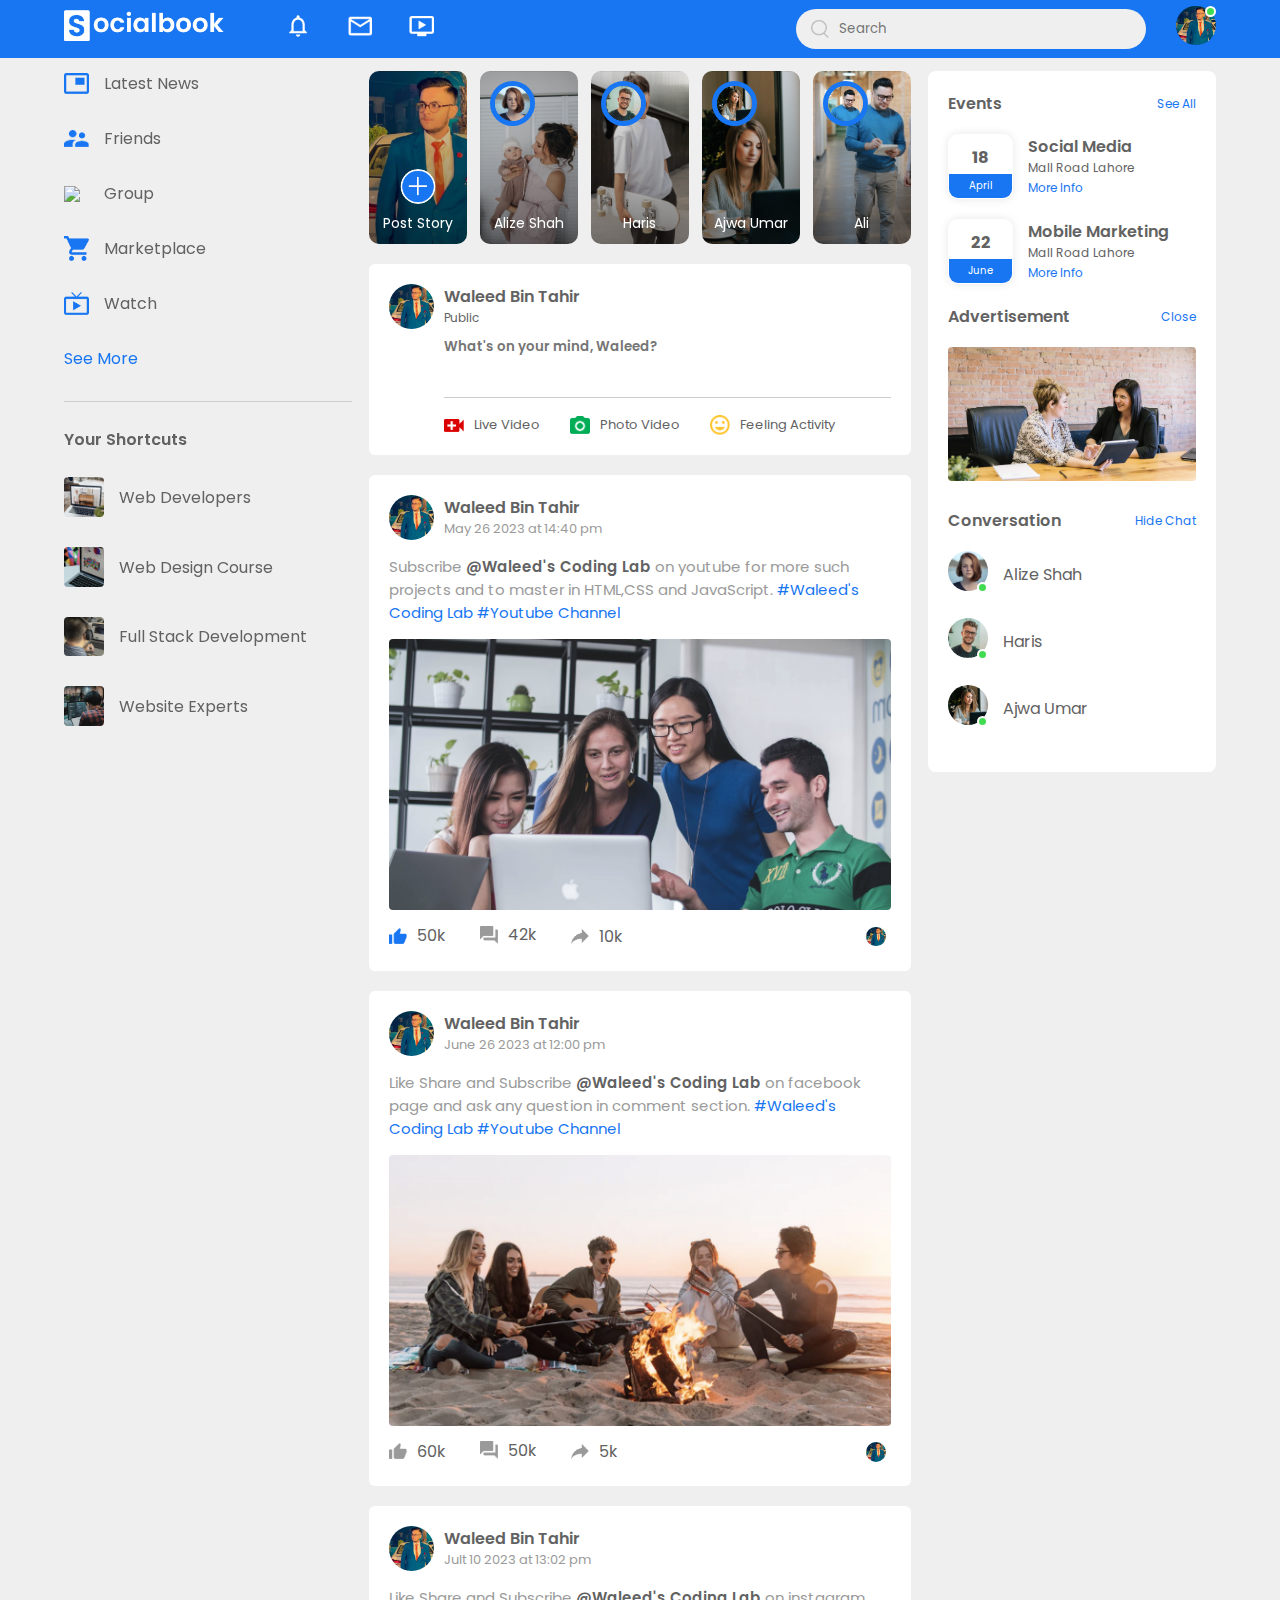
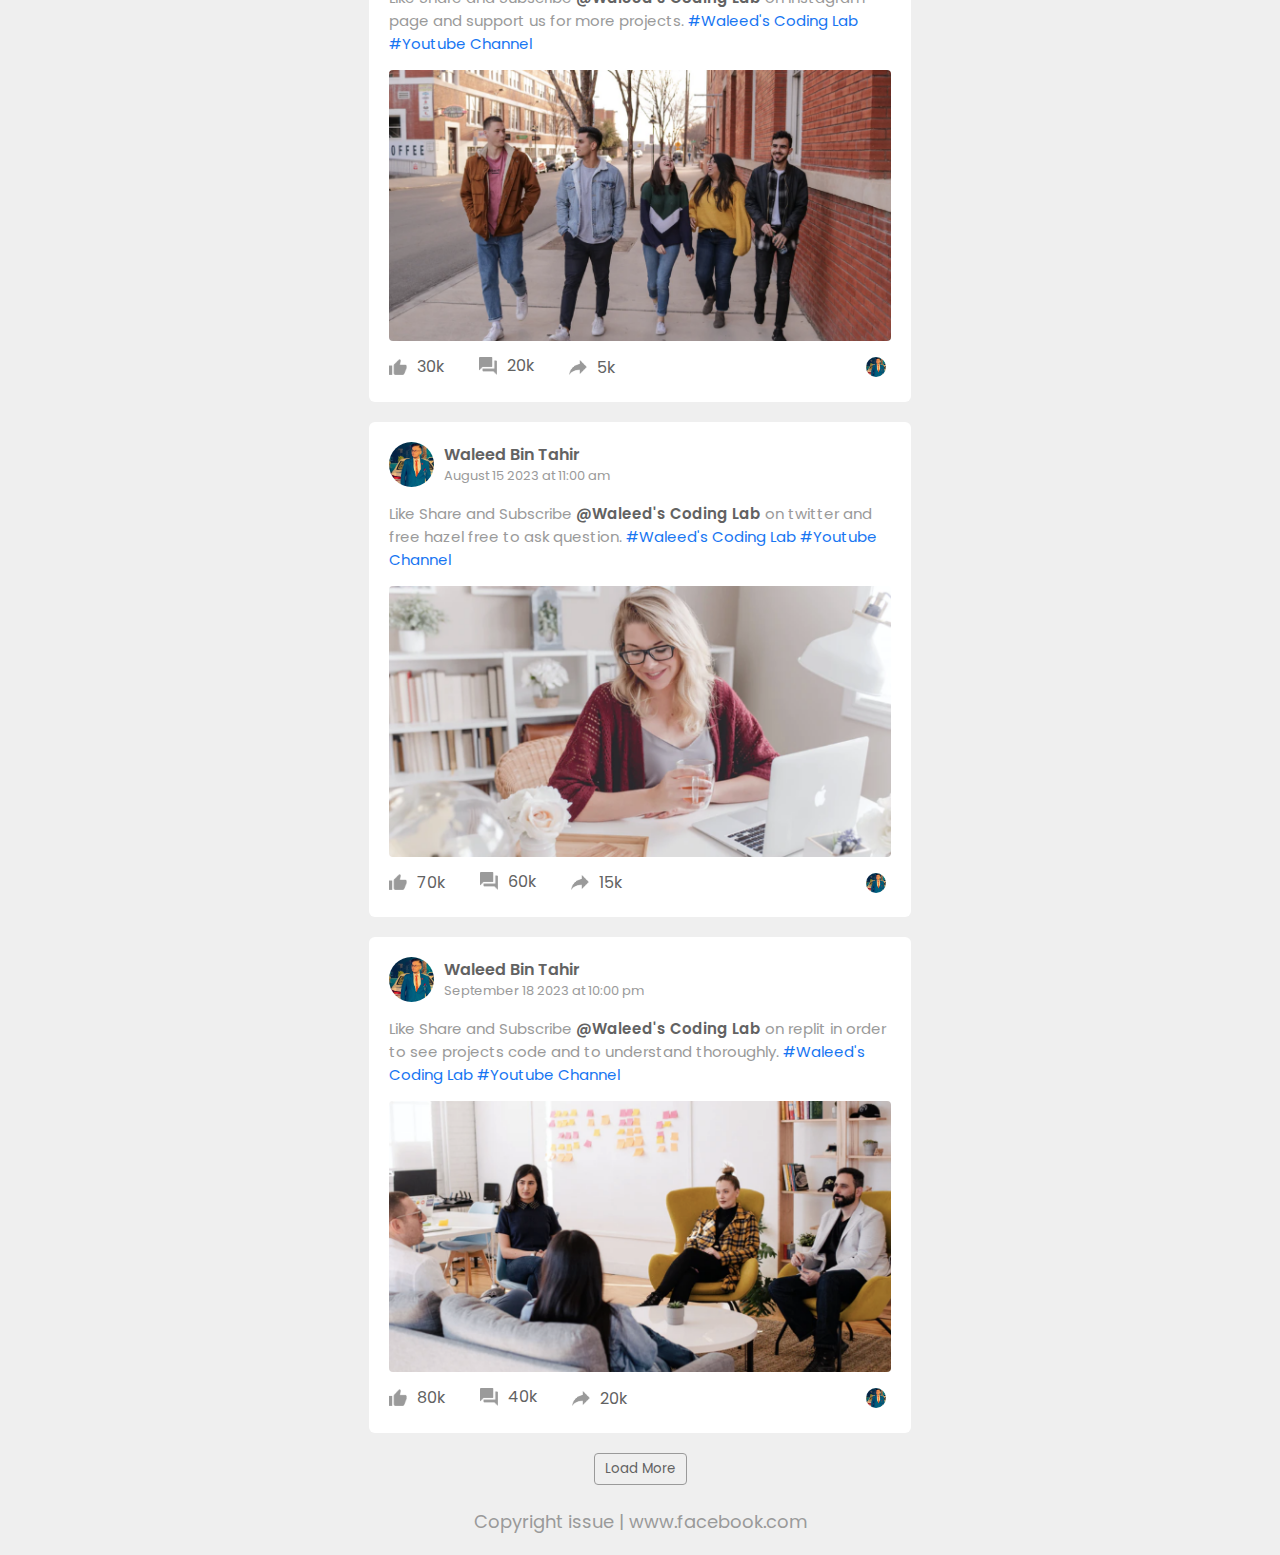
==== index.html @ 9dbfe970 "index.html" ====
<!DOCTYPE html>
<html lang="en">

<head>
    <meta charset="UTF-8">
    <meta name="viewport" content="width=device-width, initial-scale=1.0">
    <link rel="stylesheet" href="css/style.css">
    <link rel="stylesheet" href="css/profile.css">
    <link rel="stylesheet" href="css/utili.css">
    <link rel="stylesheet" href="css/responsive.css">
    <link rel="icon" type="image/png" sizes="32x32" href="images/s.png">

    <link rel="stylesheet" href="https://cdnjs.cloudflare.com/ajax/libs/font-awesome/6.4.2/css/all.min.css"
        integrity="sha512-z3gLpd7yknf1YoNbCzqRKc4qyor8gaKU1qmn+CShxbuBusANI9QpRohGBreCFkKxLhei6S9CQXFEbbKuqLg0DA=="
        crossorigin="anonymous" referrerpolicy="no-referrer" />

    <title>Socialbook</title>
</head>

<body>

    <!-- -------------------------NavBar------------------------- -->
    <nav>
        <div class="nav-left">
            <a href="index.html">
                <img src="images/logo2.png" class="logo">
            </a>
            <ul>
                <li><img src="images/notification.png"></li>
                <li><img src="images/inbox.png"></li>
                <li><img src="images/video.png"></li>
            </ul>
        </div>
        <div class="nav-right">

            <div class="search-box">
                <img src="images/search.png" class="search">
                <input type="text" placeholder="Search">
            </div>

            <div class="nav-user-icon online" onclick="settingsMenuToggle()">
                <img src="images/1.jpg">
            </div>

        </div>

        <!-- -------------------------Setting Menu------------------------- -->
        <div class="settings-menu">

            <div id="dark-btn">
                <span></span>
            </div>

            <div class="settings-menu-inner">

                <div class="user-profile">
                    <img src="images/1.jpg">
                    <div>
                        <p>Waleed Bin Tahir</p>
                        <a href="index (2).html">See your Profile</a>
                    </div>
                </div>
                <hr>
                <div class="user-profile">
                    <img src="images/feedback.png">
                    <div>
                        <p>Give Feedback</p>
                        <a href="#">Help us to improve new design</a>
                    </div>
                </div>
                <hr>

                <div class="setting-links">
                    <img src="images/setting.png" class="settings-icon">
                    <a href="#">
                        Settings & Privacy
                        <img src="images/arrow.png" width="10px">
                    </a>
                </div>

                <div class="setting-links">
                    <img src="images/help.png" class="settings-icon">
                    <a href="#">
                        Help & Support
                        <img src="images/arrow.png" width="10px">
                    </a>
                </div>

                <div class="setting-links">
                    <img src="images/display.png" class="settings-icon">
                    <a href="#">
                        Display & Accessibility
                        <img src="images/arrow.png" width="10px">
                    </a>
                </div>

                <div class="setting-links">
                    <img src="images/logout.png" class="settings-icon">
                    <a href="#">
                        Logout
                        <img src="images/arrow.png" width="10px">
                    </a>
                </div>


            </div>

        </div>

    </nav>




    <div class="container">

        <!-- -------------------------Left SideBar------------------------- -->
        <div class="left-sidebar">

            <div class="img-links">
                <a href="#"><img src="images/news.png"> Latest News</a>
                <a href="#"><img src="images/friends.png"> Friends</a>
                <a href="#"><img src="images/group.png"> Group</a>
                <a href="#"><img src="images/marketplace.png"> Marketplace</a>
                <a href="#"><img src="images/watch.png"> Watch</a>
                <a href="#">See More</a>
            </div>
            <div class="shortcut-links">
                <p>Your Shortcuts</p>
                <a href="#"><img src="images/shortcut-1.png"> Web Developers</a>
                <a href="#"><img src="images/shortcut-2.png"> Web Design Course</a>
                <a href="#"><img src="images/shortcut-3.png"> Full Stack Development</a>
                <a href="#"><img src="images/shortcut-4.png"> Website Experts</a>
            </div>

        </div>

        <!-- -------------------------Main Content------------------------ -->
        <div class="main-content">

            <div class="story-gallery">
                <div class="story story1">
                    <img src="images/upload.png">
                    <p>Post Story</p>
                </div>
                <div class="story story2">
                    <img src="images/member-1.png">
                    <p>Alize Shah</p>
                </div>
                <div class="story story3">
                    <img src="images/member-2.png">
                    <p>Haris</p>
                </div>
                <div class="story story4">
                    <img src="images/member-3.png">
                    <p>Ajwa Umar</p>
                </div>
                <div class="story story5">
                    <img src="images/member-4.png">
                    <p>Ali</p>
                </div>
            </div>

            <div class="write-post-container">

                <div class="user-profile">
                    <img src="images/1.jpg">
                    <div>
                        <p>Waleed Bin Tahir</p>
                        <small>
                            Public
                            <i class="fas fa-caret-down"></i>
                        </small>
                    </div>
                </div>
                <div class="post-input-container">

                    <textarea rows="3" placeholder="What's on your mind, Waleed?"></textarea>

                    <div class="add-post-links">
                        <a href="#"><img src="images/live-video.png"> Live Video</a>
                        <a href="#"><img src="images/photo.png"> Photo Video</a>
                        <a href="#"><img src="images/feeling.png"> Feeling Activity</a>
                    </div>
                </div>

            </div>

            <div class="post-container">
                <div class="post-row">
                    <div class="user-profile">
                        <img src="images/1.jpg">
                        <div>
                            <p>Waleed Bin Tahir</p>
                            <span>May 26 2023 at 14:40 pm</span>
                        </div>
                    </div>
                    <a href="#">
                        <i class="fas fa-ellipsis-v"></i>
                    </a>
                </div>

                <p class="post-text">
                    Subscribe <span>@Waleed's Coding Lab</span> on youtube for more such projects and to master in
                    HTML,CSS and
                    JavaScript.
                    <a href="#">#Waleed's Coding Lab</a>
                    <a href="#">#Youtube Channel</a>
                </p>
                <img src="images/feed-image-1.png" class="post-img">

                <div class="post-row">

                    <div class="activity-icons">
                        <div> <img src="images/like-blue.png"> 50k</div>
                        <div> <img src="images/comments.png"> 42k</div>
                        <div> <img src="images/share.png"> 10k</div>
                    </div>

                    <div class="post-profile-icon">
                        <img src="images/1.jpg">
                        <i class="fas fa-caret-down"></i>
                    </div>

                </div>

            </div>

            <div class="post-container">
                <div class="post-row">
                    <div class="user-profile">
                        <img src="images/1.jpg">
                        <div>
                            <p>Waleed Bin Tahir</p>
                            <span>June 26 2023 at 12:00 pm</span>
                        </div>
                    </div>
                    <a href="#">
                        <i class="fas fa-ellipsis-v"></i>
                    </a>
                </div>

                <p class="post-text">
                    Like Share and Subscribe <span>@Waleed's Coding Lab</span> on facebook page and ask any question in
                    comment section.
                    <a href="#">#Waleed's Coding Lab</a>
                    <a href="#">#Youtube Channel</a>
                </p>
                <img src="images/feed-image-2.png" class="post-img">

                <div class="post-row">

                    <div class="activity-icons">
                        <div> <img src="images/like.png"> 60k</div>
                        <div> <img src="images/comments.png"> 50k</div>
                        <div> <img src="images/share.png"> 5k</div>
                    </div>

                    <div class="post-profile-icon">
                        <img src="images/1.jpg">
                        <i class="fas fa-caret-down"></i>
                    </div>

                </div>

            </div>

            <div class="post-container">
                <div class="post-row">
                    <div class="user-profile">
                        <img src="images/1.jpg">
                        <div>
                            <p>Waleed Bin Tahir</p>
                            <span>Jult 10 2023 at 13:02 pm</span>
                        </div>
                    </div>
                    <a href="#">
                        <i class="fas fa-ellipsis-v"></i>
                    </a>
                </div>

                <p class="post-text">
                    Like Share and Subscribe <span>@Waleed's Coding Lab</span> on instagram page and support us for more
                    projects.
                    <a href="#">#Waleed's Coding Lab</a>
                    <a href="#">#Youtube Channel</a>
                </p>
                <img src="images/feed-image-3.png" class="post-img">

                <div class="post-row">

                    <div class="activity-icons">
                        <div> <img src="images/like.png"> 30k</div>
                        <div> <img src="images/comments.png"> 20k</div>
                        <div> <img src="images/share.png"> 5k</div>
                    </div>

                    <div class="post-profile-icon">
                        <img src="images/1.jpg">
                        <i class="fas fa-caret-down"></i>
                    </div>

                </div>

            </div>

            <div class="post-container">
                <div class="post-row">
                    <div class="user-profile">
                        <img src="images/1.jpg">
                        <div>
                            <p>Waleed Bin Tahir</p>
                            <span>August 15 2023 at 11:00 am</span>
                        </div>
                    </div>
                    <a href="#">
                        <i class="fas fa-ellipsis-v"></i>
                    </a>
                </div>

                <p class="post-text">
                    Like Share and Subscribe <span>@Waleed's Coding Lab</span> on twitter and free hazel free to ask
                    question.
                    <a href="#">#Waleed's Coding Lab</a>
                    <a href="#">#Youtube Channel</a>
                </p>
                <img src="images/feed-image-4.png" class="post-img">

                <div class="post-row">

                    <div class="activity-icons">
                        <div> <img src="images/like.png"> 70k</div>
                        <div> <img src="images/comments.png"> 60k</div>
                        <div> <img src="images/share.png"> 15k</div>
                    </div>

                    <div class="post-profile-icon">
                        <img src="images/1.jpg">
                        <i class="fas fa-caret-down"></i>
                    </div>

                </div>

            </div>

            <div class="post-container">
                <div class="post-row">
                    <div class="user-profile">
                        <img src="images/1.jpg">
                        <div>
                            <p>Waleed Bin Tahir</p>
                            <span>September 18 2023 at 10:00 pm</span>
                        </div>
                    </div>
                    <a href="#">
                        <i class="fas fa-ellipsis-v"></i>
                    </a>
                </div>

                <p class="post-text">
                    Like Share and Subscribe <span>@Waleed's Coding Lab</span> on replit in order to see projects code
                    and to understand thoroughly.
                    <a href="#">#Waleed's Coding Lab</a>
                    <a href="#">#Youtube Channel</a>
                </p>
                <img src="images/feed-image-5.png" class="post-img">

                <div class="post-row">

                    <div class="activity-icons">
                        <div> <img src="images/like.png"> 80k</div>
                        <div> <img src="images/comments.png"> 40k</div>
                        <div> <img src="images/share.png"> 20k</div>
                    </div>

                    <div class="post-profile-icon">
                        <img src="images/1.jpg">
                        <i class="fas fa-caret-down"></i>
                    </div>

                </div>

            </div>

            <button type="button" class="load-more-btn">Load More</button>

        </div>

        <!-- -------------------------Right SideBar------------------------- -->
        <div class="right-sidebar">

            <div class="sidebar-title">
                <h4>Events</h4>
                <a href="#">See All</a>
            </div>

            <div class="event">
                <div class="left-event">
                    <h3>18</h3>
                    <span>April</span>
                </div>
                <div class="right-event">
                    <h4>Social Media</h4>
                    <p>
                        <i class="fa-solid fa-location-dot"></i>
                        Mall Road Lahore
                    </p>
                    <a href="#">More Info</a>
                </div>
            </div>
            <div class="event">
                <div class="left-event">
                    <h3>22</h3>
                    <span>June</span>
                </div>
                <div class="right-event">
                    <h4>Mobile Marketing</h4>
                    <p>
                        <i class="fa-solid fa-location-dot"></i>
                        Mall Road Lahore
                    </p>
                    <a href="#">More Info</a>
                </div>
            </div>

            <div class="sidebar-title">
                <h4>Advertisement</h4>
                <a href="#">Close</a>
            </div>
            <img src="images/advertisement.png" class="slidebar-ads">

            <div class="sidebar-title">
                <h4>Conversation</h4>
                <a href="#">Hide Chat</a>
            </div>

            <div class="online-list">
                <div class="online">
                    <img src="images/member-1.png">
                </div>
                <p>Alize Shah</p>
            </div>
            <div class="online-list">
                <div class="online">
                    <img src="images/member-2.png">
                </div>
                <p>Haris</p>
            </div>
            <div class="online-list">
                <div class="online">
                    <img src="images/member-3.png">
                </div>
                <p>Ajwa Umar</p>
            </div>

        </div>

    </div>

    <!-- -------------------------Footer------------------------- -->
    <footer>
        <a href="https://bond.libguides.com/copyright-for-staff/avoiding-infringements/copyright-warning-notices">Copyright
            issue | www.facebook.com</a>
    </footer>

    <script src="script.js"></script>

</body>

</html>
---- css/style.css ----
@import url('https://fonts.googleapis.com/css2?family=Poppins&display=swap');

* {
    margin: 0;
    padding: 0;
    font-family: 'Poppins', sans-serif;
    box-sizing: border-box;
}

body {
    background: var(--body-color);
    transition: background 0.3s;
}

/* *************NavBar************** */
nav {
    display: flex;
    align-items: center;
    justify-content: space-between;
    background: var(--nav-color);
    padding: 5px 5%;
    position: sticky;
    top: 0;
    z-index: 100;
    width: 100%;
}

.nav-left,
.nav-right {
    display: flex;
    align-items: center;
}

.logo {
    width: 160px;
    margin-right: 45px;
    cursor: pointer;
}

.nav-left ul li {
    list-style: none;
    display: inline-block;
    cursor: pointer;
}

.nav-left ul li img {
    width: 28px;
    margin: 0 15px;
}

.search-box {
    background: #efefef;
    width: 350px;
    border-radius: 20px;
    display: flex;
    align-items: center;
    padding: 0 15px;
}

.search-box img {
    width: 18px;
}

.search-box input {
    width: 100%;
    background: transparent;
    padding: 10px;
    outline: none;
    border: 0;
}

.nav-user-icon {
    margin-left: 30px;
}

.nav-user-icon img {
    width: 40px;
    border-radius: 50%;
    cursor: pointer;
}

/* *************Setting Menu*************** */
.settings-menu {
    position: absolute;
    width: 90%;
    max-width: 350px;
    background: var(--bg-color);
    box-shadow: 0 0 10px rgba(0, 0, 0, 0.4);
    border-radius: 4px;
    overflow: hidden;
    top: 108%;
    right: 5%;
    cursor: pointer;
    max-height: 0;
    transition: max-height 0.4s;
}

.settings-menu-height {
    max-height: 450px;
}

.user-profile a {
    font-size: 12px;
    color: #1876f2;
    text-decoration: none;
}

.settings-menu-inner {
    padding: 20px;
}

.setting-links {
    display: flex;
    align-items: center;
    margin: 15px 0;
}

.setting-links .settings-icon {
    width: 38px;
    margin-right: 10px;
    border-radius: 50%;
}

.setting-links a {
    text-decoration: none;
    display: flex;
    flex: 1;
    align-items: center;
    justify-content: space-between;
    color: #626262;
}

/* *************Container*************** */
.container {
    display: flex;
    justify-content: space-between;
    padding: 13px 5%;
}

/* *************Left SideBar*************** */
.left-sidebar {
    flex-basis: 25%;
    position: sticky;
    top: 70px;
    align-self: flex-start;
    cursor: pointer;
}

.img-links a,
.shortcut-links a {
    text-decoration: none;
    display: flex;
    align-items: center;
    margin-bottom: 30px;
    color: #626262;
    width: fit-content;
}

.img-links {
    border-bottom: 1px solid #ccc;
}

.img-links a:last-child {
    color: #1876f2;
}

.img-links a img {
    width: 25px;
    margin-right: 15px;
}

.shortcut-links a img {
    width: 40px;
    border-radius: 4px;
    margin-right: 15px;
}

.shortcut-links p {
    margin: 25px 0;
    color: #626262;
    font-weight: 600;
}

/* *************Main Content*************** */
.main-content {
    flex-basis: 47%;
}

.story-gallery {
    display: flex;
    justify-content: space-between;
    margin-bottom: 20px;
    cursor: pointer;
}

.story {
    flex-basis: 18%;
    padding-top: 32%;
    position: relative;
    border-radius: 10px;
}

.story img {
    position: absolute;
    width: 45px;
    border-radius: 50%;
    top: 10px;
    left: 10px;
    border: 5px solid #1876f2;
}

.story p {
    position: absolute;
    bottom: 10px;
    width: 100%;
    text-align: center;
    color: #fff;
    font-size: 14px;
}

.story.story1 img {
    top: unset;
    left: 50%;
    bottom: 40px;
    transform: translateX(-50%);
    border: 0;
    width: 35px;
}

.write-post-container {
    width: 100%;
    background: var(--bg-color);
    border-radius: 6px;
    padding: 20px;
    color: #626262;
    cursor: pointer;
}

.user-profile {
    display: flex;
    align-items: center;
}

.user-profile img {
    width: 45px;
    border-radius: 50%;
    margin-right: 10px;
}

.user-profile p {
    margin-bottom: -5px;
    font-weight: 600;
    color: #626262;
}

.user-profile small {
    font-size: 12px;
}

.post-input-container {
    padding-left: 55px;
    padding-top: 8px;
}

.post-input-container textarea {
    width: 100%;
    border: 0;
    outline: 0;
    border-bottom: 1px solid #ccc;
    background: transparent;
    resize: none;
    color: #626262;
    font-weight: 600;
}

.add-post-links {
    display: flex;
    margin-top: 10px;
}

.add-post-links a {
    text-decoration: none;
    display: flex;
    align-items: center;
    color: #626262;
    margin-right: 30px;
    font-size: 13px;
}

.add-post-links a img {
    width: 20px;
    margin-right: 10px;
}

.post-container {
    width: 100%;
    background: var(--bg-color);
    border-radius: 6px;
    padding: 20px;
    color: #626262;
    margin: 20px 0;
    cursor: pointer;
}

.user-profile span {
    font-size: 13px;
    color: #9a9a9a;
}

.post-row {
    display: flex;
    justify-content: space-between;
    align-items: center;
}

.activity-icons div {
    display: inline-flex;
    align-items: center;
    margin-right: 30px;
}

.activity-icons div img {
    width: 18px;
    margin-right: 10px;
}

.post-profile-icon {
    display: flex;
    align-items: center;
}

.post-profile-icon img {
    width: 20px;
    border-radius: 50%;
    margin-right: 5px;
}

.post-row a {
    color: #9a9a9a;
}

/* *************Right SideBar*************** */
.right-sidebar {
    flex-basis: 25%;
    position: sticky;
    top: 70px;
    align-self: flex-start;
    background: var(--bg-color);
    padding: 20px;
    border-radius: 8px;
    color: #626262;
    cursor: pointer;
}

.sidebar-title {
    display: flex;
    align-items: center;
    justify-content: space-between;
    margin-bottom: 18px;
}

.right-sidebar h4 {
    font-weight: 600;
    font-size: 16px;
}

.sidebar-title a {
    text-decoration: none;
    color: #1876f2;
    font-size: 12px;
}

.event {
    display: flex;
    font-size: 14px;
    margin-bottom: 20px;
}

.event p {
    font-size: 12px;
}

.event a {
    font-size: 12px;
    text-decoration: none;
    color: #1876f2;
}

.left-event {
    border-radius: 10px;
    height: 65px;
    width: 65px;
    margin-right: 15px;
    padding-top: 10px;
    text-align: center;
    position: relative;
    overflow: hidden;
    box-shadow: 0 0 10px rgba(0, 0, 0, 0.1);
    border: 1px solid white;
}

.left-event span {
    position: absolute;
    bottom: 0;
    left: 0;
    width: 100%;
    background: #1876f2;
    color: #fff;
    font-size: 10px;
    padding: 4px 0;
}

.online-list {
    display: flex;
    align-items: center;
    margin-bottom: 20px;
    cursor: pointer;
}

.online-list .online {
    width: 40px;
    border-radius: 50%;
    margin-right: 15px;
}

.online-list .online img {
    width: 40px;
    border-radius: 50%;
}

.online-list .online::after {
    top: unset;
    bottom: 5px;
}

/* *************Footer*************** */
footer {
    text-align: center;
    padding: 10px 0 20px;
}

footer a {
    text-decoration: none;
    color: #9a9a9a;
    font-size: 18px;
}
---- css/profile.css ----
/* ***********Profile contianer*************** */
.profile-contianer {
    padding: 20px 15%;
    color: #626262;
    cursor: pointer;
}

.cover-img {
    width: 100%;
    border-radius: 6px;
    margin-bottom: 14px;
}

.profile-details {
    background: var(--bg-color);
    padding: 20px;
    border-radius: 4px;
    display: flex;
    align-items: flex-start;
    justify-content: space-between;
}

.pd-row {
    display: flex;
    align-items: flex-start;
}

.pd-row div h3 {
    font-size: 25px;
    font-weight: 600;
}

.pd-row div p {
    font-size: 13px;
}

.pd-row div img {
    width: 25px;
    border-radius: 50%;
    margin-top: 12px;
}

.pd-img {
    width: 100px;
    margin-right: 20px;
    border-radius: 6px;
}

.pd-right {
    text-align: right;
}

.pd-right button {
    background: #1876f2;
    border: 0;
    outline: 0;
    padding: 6px;
    display: inline-flex;
    align-items: center;
    color: #fff;
    border-radius: 3px;
    margin-left: 10px;
    cursor: pointer;
}

.pd-right button img {
    height: 15px;
    margin-right: 10px;
}

.pd-right button:first-child {
    background: #e4e6eb;
    color: #000;
}

.pd-right a {
    background-color: #e4e6eb;
    border-radius: 3px;
    padding: 12px;
    display: inline-flex;
    margin-top: 30px;
}

.pd-right a img {
    width: 20px;
}

.profile-info {
    display: flex;
    align-items: flex-start;
    justify-content: space-between;
    margin-top: 20px;
}

.info-col {
    flex-basis: 33%;
}

.post-col {
    flex-basis: 65%;
}

.profile-intro {
    background: var(--bg-color);
    padding: 20px;
    margin-bottom: 20px;
    border-radius: 4px;
}

.profile-intro h3 {
    font-weight: 600;
}

.intro-text {
    text-align: center;
    margin: 10px 0;
    font-size: 15px;
}

.profile-intro hr {
    border: 0;
    height: 1px;
    background: #ccc;
    margin: 24px 0;
}

.profile-intro ul li {
    list-style: none;
    font-size: 15px;
    margin: 15px 0;
    display: flex;
    align-items: center;
}

.profile-intro ul li img {
    width: 26px;
    margin-right: 10px;
}

.title-box {
    display: flex;
    align-items: center;
    justify-content: space-between;
}

.title-box a {
    text-decoration: none;
    color: #1876f2;
    font-size: 14px;
}

.photo-box,
.friends-box {
    display: grid;
    grid-template-columns: repeat(3, auto);
    grid-gap: 10px;
    margin-top: 15px;
}

.photo-box div img {
    width: 100%;
    cursor: pointer;
    border-radius: 4px;
}

.profile-intro p {
    font-size: 14px;
}

.friends-box div img {
    width: 100%;
    cursor: pointer;
    border-radius: 4px;
    padding-bottom: 20px;
}

.friends-box div {
    position: relative;
}

.friends-box p {
    position: absolute;
    bottom: 0;
    left: 0;
}
---- css/utili.css ----
:root {
    --body-color: #efefef;
    --nav-color: #1876f2;
    --bg-color: #fff;
}

.dark-theme {
    --body-color: #0a0a0a;
    --nav-color: #000;
    --bg-color: #000;
}

.search {
    cursor: pointer;
}

.online {
    position: relative;
}

.online::after {
    content: "";
    height: 7px;
    width: 7px;
    border: 2px solid #fff;
    border-radius: 50%;
    background: #41db51;
    position: absolute;
    top: 0;
    right: 0;
}

.slidebar-ads {
    width: 100%;
    margin-bottom: 20px;
    border-radius: 4px;
}

.story1 {
    background: linear-gradient(transparent, rgba(0, 0, 0, 0.5)), url('../images/1.jpg') no-repeat;
    background-position: center;
    background-size: cover;
}

.story2 {
    background: linear-gradient(transparent, rgba(0, 0, 0, 0.5)), url('../images/status-2.png') no-repeat;
    background-position: center;
    background-size: cover;
}

.story3 {
    background: linear-gradient(transparent, rgba(0, 0, 0, 0.5)), url('../images/status-3.png') no-repeat;
    background-position: center;
    background-size: cover;
}

.story4 {
    background: linear-gradient(transparent, rgba(0, 0, 0, 0.5)), url('../images/status-4.png') no-repeat;
    background-position: center;
    background-size: cover;
}

.story5 {
    background: linear-gradient(transparent, rgba(0, 0, 0, 0.5)), url('../images/status-5.png') no-repeat;
    background-position: center;
    background-size: cover;
}

.post-text {
    color: #9a9a9a;
    margin: 15px 0;
    font-size: 15px;
}

.post-text span {
    color: #626262;
    font-weight: 600;
}

.post-text a {
    color: #1876f2;
    text-decoration: none;
}

.post-img {
    width: 100%;
    border-radius: 4px;
    margin-bottom: 5px;
}

.load-more-btn {
    display: block;
    margin: auto;
    cursor: pointer;
    padding: 5px 10px;
    border: 1px solid #9a9a9a;
    color: #626262;
    background: transparent;
    border-radius: 4px;
}

.settings-menu hr {
    border: 0;
    height: 1px;
    background: #9a9a9a;
    margin: 15px 0;
}

#dark-btn {
    position: absolute;
    top: 20px;
    right: 20px;
    background: #ccc;
    width: 45px;
    border-radius: 15px;
    padding: 2px 3px;
    cursor: pointer;
    display: flex;
    transition: padding-left 0.5s, background 0.5s;
    border: 1px solid white;
}

#dark-btn span {
    width: 18px;
    height: 18px;
    background: #fff;
    border-radius: 50%;
    display: inline-block;
}

#dark-btn.dark-btn-on {
    padding-left: 23px;
    background: #0a0a0a;
}
---- css/responsive.css ----
@media screen and (max-width:457px) {

    .search-box {
        display: none;
    }
}

@media screen and (max-width:900px) {

    .left-sidebar {
        display: none;
    }

    .right-sidebar {
        display: none;
    }

    nav {
        flex-wrap: wrap;
    }

    .logo {
        width: 110px;
        margin-right: 20px;
    }

    .nav-left ul li img {
        width: 20px;
        margin: 0 8px;
    }

    .nav-user-icon {
        margin-left: 0;
    }

    .nav-user-icon img {
        width: 30px;
    }

    .add-post-links {
        flex-wrap: wrap;
    }

    .add-post-links a {
        margin-bottom: 6px;
        margin-right: 12px;
        font-size: 9px;
    }

    .add-post-links a img {
        width: 16px;
    }

    .main-content {
        flex-basis: 100%;
    }

    .activity-icons div {
        margin-right: 12px;
    }

    .activity-icons div img {
        width: 15px;
    }

    .story img {
        width: 30px;
        border-width: 3px;
    }

    .story p {
        font-size: 10px;
    }

    .story.story1 img {
        width: 25px;
        bottom: 30px;
    }

    .user-profile img {
        width: 30px;
    }

    .user-profile p {
        font-size: 14px;
    }

    .write-post-container textarea {
        font-size: 14px;
        padding-left: 0;
    }

    .write-post-container {
        padding-left: 0;
    }

    .post-text {
        font-size: 15px;
    }

    footer a {
        font-size: 17px;
    }

}

@media screen and (max-width:900px) {

    .profile-container {
        padding: 20px 5%;
    }

    .profile-details {
        flex-wrap: wrap;
    }

    .pd-right {
        text-align: left;
        margin-top: 15px;
    }

    .pd-right button {
        margin-left: 0;
        margin-right: 10px;
    }

    .pd-row div h3 {
        font-size: 16px;
    }

    .profile-info {
        flex-wrap: wrap;
    }

    .info-col,
    .post-col {
        flex-basis: 100%;
    }
}
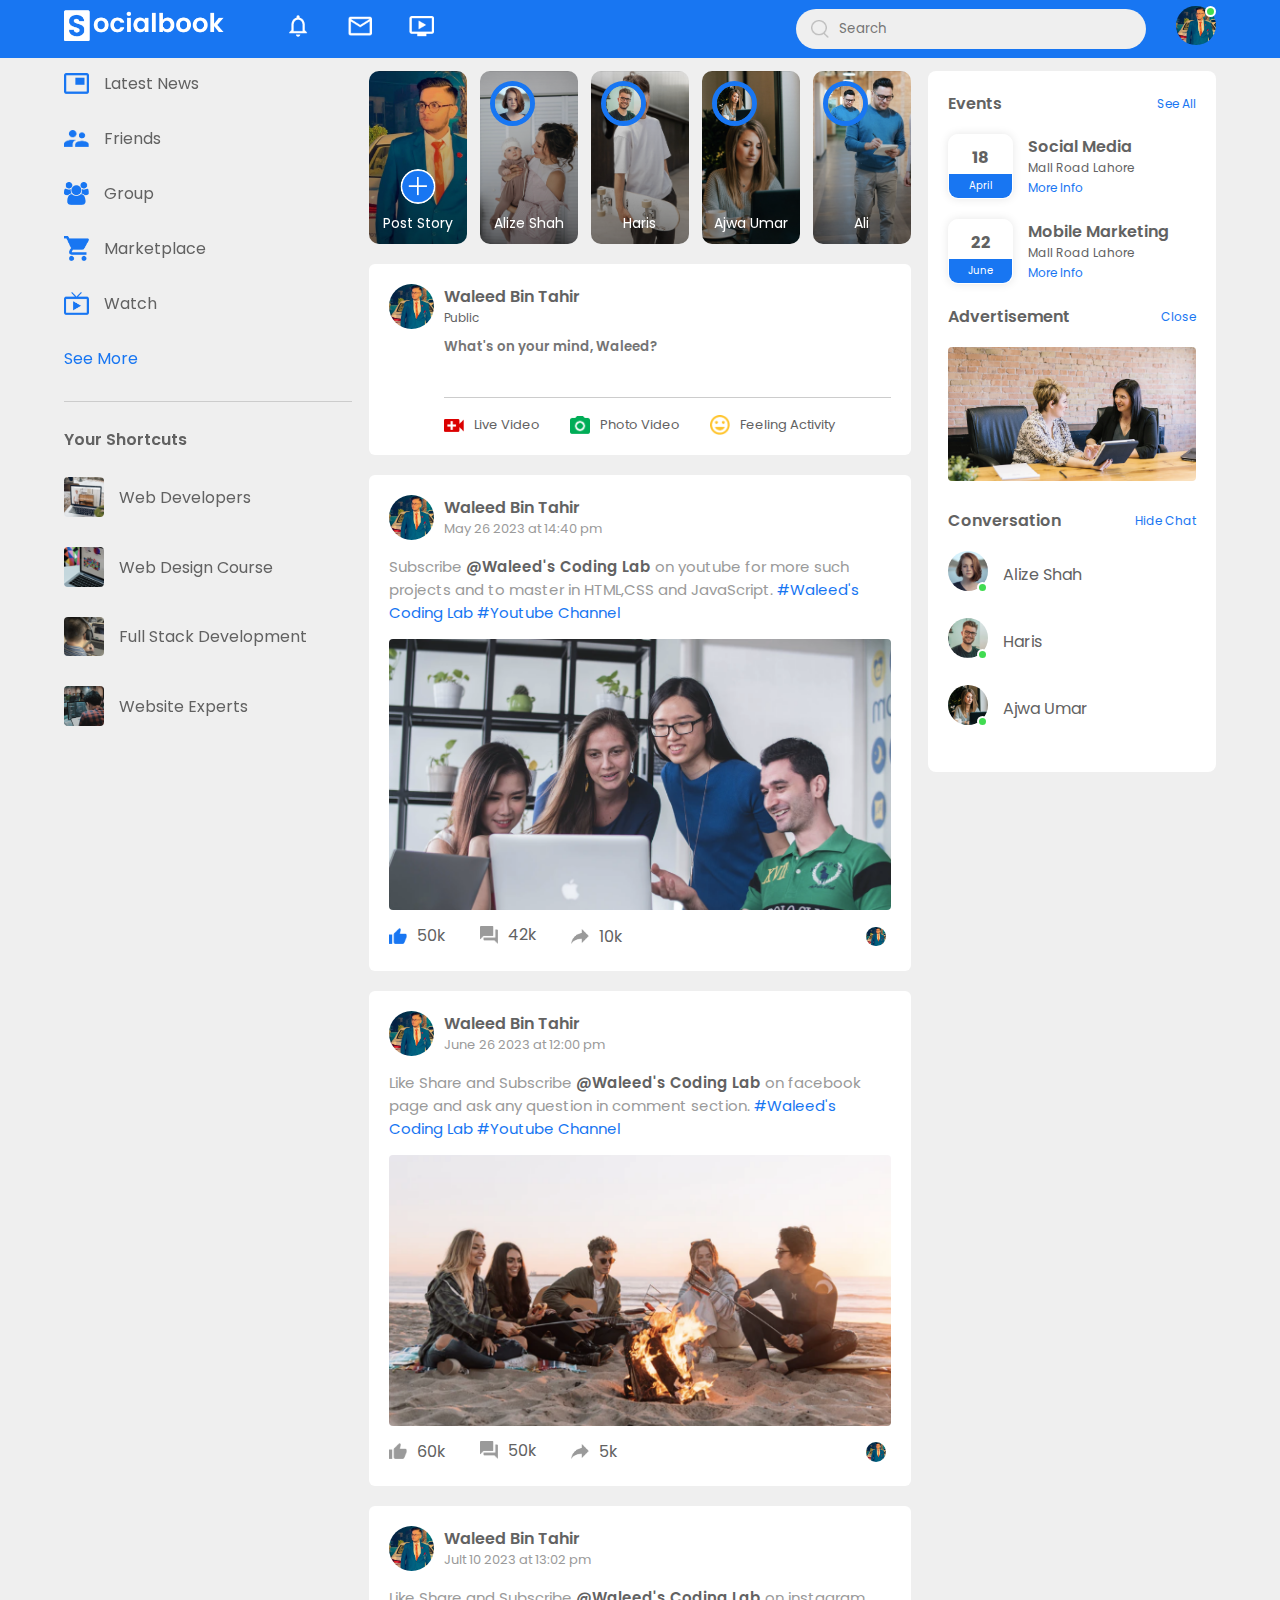
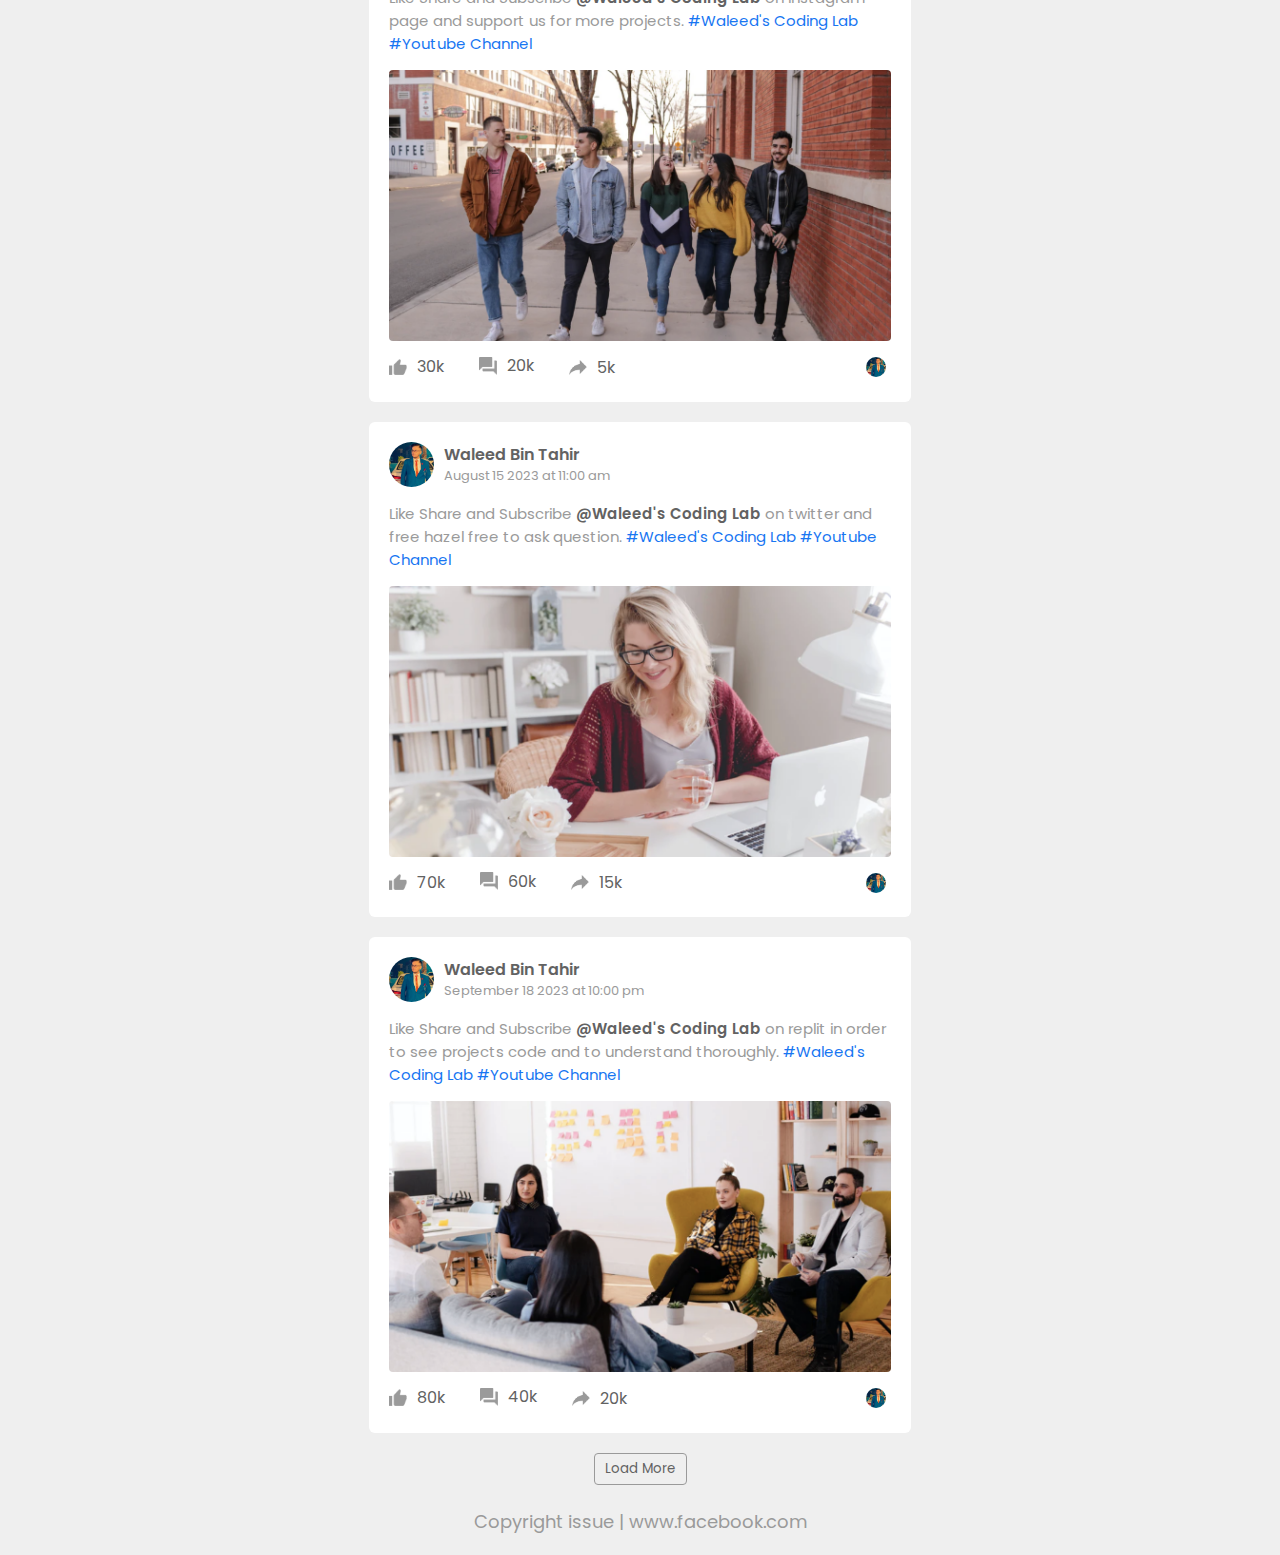
==== commit 81b84c0b: "Update index.html" ====
--- a/index.html
+++ b/index.html
@@ -120,7 +120,7 @@
             <div class="img-links">
                 <a href="#"><img src="images/news.png"> Latest News</a>
                 <a href="#"><img src="images/friends.png"> Friends</a>
-                <a href="#"><img src="images/group.png"> Group</a>
+                <a href="#"><img src="group.png"> Group</a>
                 <a href="#"><img src="images/marketplace.png"> Marketplace</a>
                 <a href="#"><img src="images/watch.png"> Watch</a>
                 <a href="#">See More</a>
@@ -467,4 +467,4 @@
 
 </body>
 
-</html>+</html>
